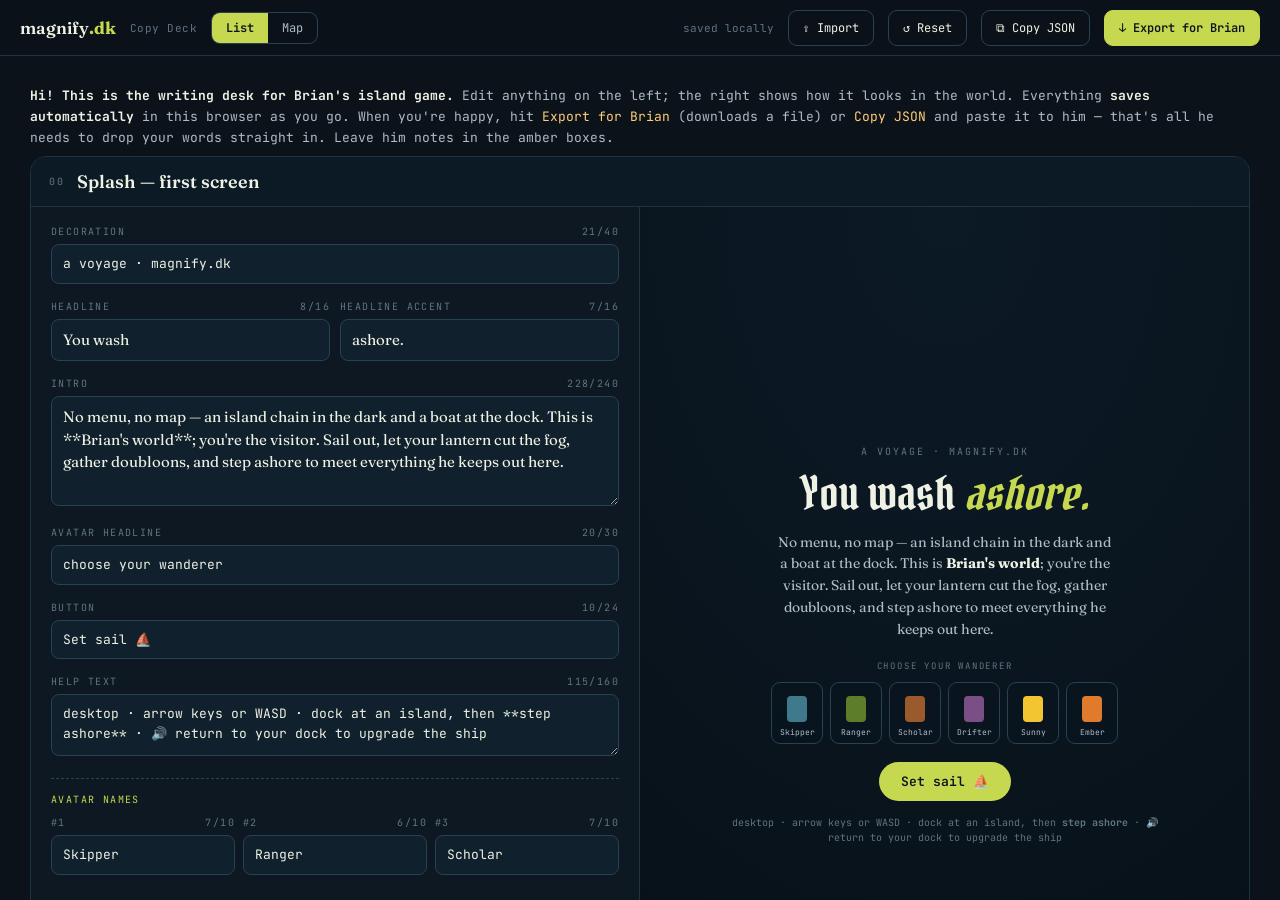
==== copy/index.html @ aca1f7cf "Move copy deck to /copy/" ====
<!doctype html>
<html lang="en">
<head>
<meta charset="utf-8" />
<meta name="viewport" content="width=device-width, initial-scale=1" />
<title>magnify.dk — Copy Deck</title>
<link rel="preconnect" href="https://fonts.googleapis.com">
<link rel="preconnect" href="https://fonts.gstatic.com" crossorigin>
<link href="https://fonts.googleapis.com/css2?family=Pirata+One&family=Fraunces:ital,opsz,wght@0,9..144,400;0,9..144,600;1,9..144,400;1,9..144,600&family=JetBrains+Mono:wght@400;500;600&display=swap" rel="stylesheet">
<style>
:root{
  --bg:#0b1219;--board:#0e1822;--panel:#10202c;--panel2:#0b1a24;--line:#1d3340;--line2:#264255;
  --ink:#eef1e4;--ink2:#aebcc4;--mute:#5f7480;--life:#c6d850;--amber:#ffce7a;--flag:#e8412e;
  --mono:"JetBrains Mono",monospace;--serif:"Fraunces",serif;--pirata:"Pirata One",serif;
}
*{box-sizing:border-box;margin:0;}
html,body{height:100%;}
body{background:var(--bg);color:var(--ink);font-family:var(--mono);font-size:14px;overflow:hidden;}

/* top bar */
.bar{position:fixed;top:0;left:0;right:0;height:56px;z-index:50;display:flex;align-items:center;gap:14px;
  padding:0 20px;background:rgba(11,18,25,.92);backdrop-filter:blur(10px);border-bottom:1px solid var(--line);}
.bar .logo{font-family:var(--serif);font-weight:600;font-size:17px;}
.bar .logo b{color:var(--life);}
.bar .sub{font-size:11px;color:var(--mute);letter-spacing:.04em;}
.seg{display:inline-flex;border:1px solid var(--line2);border-radius:9px;overflow:hidden;}
.segb{font-family:var(--mono);font-size:12px;color:var(--ink2);background:transparent;border:none;padding:7px 14px;cursor:pointer;}
.segb.on{background:var(--life);color:#0b1219;font-weight:600;}
.mcard{position:absolute;transform:translate(-50%,-50%);width:210px;background:rgba(8,20,30,.93);border:1px solid var(--line2);border-radius:13px;padding:13px 15px;cursor:pointer;transition:transform .15s,border-color .15s,box-shadow .15s;box-shadow:0 14px 32px -16px #000;}
.mcard:hover{transform:translate(-50%,-50%) scale(1.05);border-color:var(--life);box-shadow:0 0 0 1px var(--life),0 20px 40px -16px #000;z-index:5;}
.mcard.bw{border-color:rgba(255,206,122,.45);}
.mcard .mnum{position:absolute;top:-9px;left:13px;font-family:var(--mono);font-size:11px;font-weight:600;color:#0b1219;background:var(--life);padding:2px 8px;border-radius:999px;}
.mcard.bw .mnum{background:var(--amber);}
.mcard .mey{font-family:var(--mono);font-size:9px;letter-spacing:.12em;text-transform:uppercase;color:var(--life);margin-top:6px;}
.mcard.bw .mey{color:var(--amber);}
.mcard .mt{font-family:var(--pirata);font-size:20px;line-height:1.05;margin-top:4px;color:var(--ink);}
.mcard .mb{font-family:var(--serif);font-size:11.5px;line-height:1.4;color:var(--ink2);margin-top:6px;}
.bar .sp{flex:1;}
.bar .saved{font-size:11px;color:var(--mute);transition:color .3s;}
.bar .saved.flash{color:var(--life);}
.btnx{font-family:var(--mono);font-size:12px;color:var(--ink);background:transparent;border:1px solid var(--line2);
  border-radius:9px;padding:9px 14px;cursor:pointer;transition:all .15s;display:inline-flex;gap:7px;align-items:center;}
.btnx:hover{border-color:var(--life);color:var(--life);}
.btnx.primary{background:var(--life);color:#0b1219;border-color:var(--life);font-weight:600;}
.btnx.primary:hover{background:#d6e85f;}
.btnx.danger:hover{border-color:var(--flag);color:var(--flag);}

/* board */
#board{position:absolute;inset:56px 0 0 0;overflow:auto;padding:30px 30px 120px;}
.intro{max-width:1380px;margin:0 auto 8px;color:var(--ink2);font-size:13px;line-height:1.6;}
.intro b{color:var(--ink);} .intro .k{color:var(--amber);}
.deck{max-width:1380px;margin:0 auto;display:flex;flex-direction:column;gap:22px;}
.panel{background:var(--board);border:1px solid var(--line);border-radius:16px;overflow:hidden;}
.panel__head{display:flex;align-items:center;gap:12px;padding:13px 18px;border-bottom:1px solid var(--line);background:var(--panel2);}
.panel__n{font-family:var(--mono);font-size:10px;letter-spacing:.18em;text-transform:uppercase;color:var(--mute);}
.panel__t{font-family:var(--serif);font-size:18px;font-weight:600;}
.panel__t .em{color:var(--life);}
.panel__body{display:grid;grid-template-columns:1fr 1fr;gap:0;}
@media(max-width:1000px){.panel__body{grid-template-columns:1fr;}}
.fields{padding:18px 20px;border-right:1px solid var(--line);}
.preview{padding:24px 22px;background:radial-gradient(120% 120% at 50% 0%,#0c1a26,#070f16);display:flex;align-items:center;justify-content:center;}

/* a field */
.f{margin-bottom:16px;}
.f:last-child{margin-bottom:0;}
.f .lab{display:flex;justify-content:space-between;align-items:baseline;font-size:10px;letter-spacing:.14em;text-transform:uppercase;color:var(--mute);margin-bottom:6px;}
.f .cc{font-size:10px;color:var(--mute);} .f .cc.over{color:var(--flag);}
.f input,.f textarea{width:100%;background:var(--panel);border:1px solid var(--line2);border-radius:8px;
  color:var(--ink);font-family:var(--serif);font-size:15px;padding:9px 11px;resize:vertical;line-height:1.5;}
.f input:focus,.f textarea:focus{outline:none;border-color:var(--life);}
.f.mono input,.f.mono textarea{font-family:var(--mono);font-size:13px;}
.f textarea{min-height:62px;}
.row2{display:grid;grid-template-columns:1fr 1fr;gap:10px;}
.row3{display:grid;grid-template-columns:1fr 1fr 1fr;gap:8px;}
.note{margin-top:12px;}
.note textarea{min-height:40px;background:rgba(255,206,122,.04);border-color:rgba(255,206,122,.25);font-family:var(--mono);font-size:12px;color:var(--amber);}
.note .lab{color:#b78d4a;}
.subhead{font-size:10px;letter-spacing:.14em;text-transform:uppercase;color:var(--life);margin:18px 0 10px;border-top:1px dashed var(--line2);padding-top:14px;}

/* preview cards — match the game */
.pv{width:100%;max-width:440px;}
.pv-splash{text-align:center;}
.pv-splash .deco{font-family:var(--mono);font-size:10px;letter-spacing:.2em;text-transform:uppercase;color:var(--mute);}
.pv-splash h1{font-family:var(--pirata);font-weight:400;font-size:46px;line-height:.96;margin:14px 0 0;}
.pv-splash h1 .em{color:var(--life);font-style:italic;}
.pv-splash .lede{font-family:var(--serif);font-size:14px;color:var(--ink2);line-height:1.55;margin:16px auto 0;max-width:38ch;}
.pv-splash .lede b{color:var(--ink);}
.pv-splash .avh{font-family:var(--mono);font-size:9px;letter-spacing:.2em;text-transform:uppercase;color:var(--mute);margin-top:20px;}
.pv-avatars{display:flex;gap:7px;justify-content:center;margin-top:10px;flex-wrap:wrap;}
.pv-av{width:52px;height:62px;border:1px solid var(--line2);border-radius:9px;display:flex;flex-direction:column;align-items:center;justify-content:flex-end;gap:5px;padding-bottom:6px;background:rgba(8,20,30,.5);}
.pv-av .b{width:20px;height:26px;border-radius:4px;}
.pv-av span{font-family:var(--mono);font-size:8px;color:var(--ink2);}
.pv-splash .btn{margin-top:18px;display:inline-block;font-family:var(--mono);font-size:13px;font-weight:600;color:#0b1219;background:var(--life);padding:11px 22px;border-radius:999px;}
.pv-splash .help{font-family:var(--mono);font-size:10px;color:var(--mute);margin-top:14px;line-height:1.5;}

.pv-card{background:rgba(8,20,30,.92);border:1px solid rgba(198,216,80,.3);border-radius:16px;padding:22px 24px;text-align:left;width:100%;max-width:440px;}
.pv-card.bw{border-color:rgba(255,206,122,.4);}
.pv-card .ey{font-family:var(--mono);font-size:10px;letter-spacing:.16em;text-transform:uppercase;color:var(--life);}
.pv-card.bw .ey{color:var(--amber);}
.pv-card h2{font-family:var(--pirata);font-weight:400;font-size:32px;margin:8px 0 0;}
.pv-card p{font-family:var(--serif);color:var(--ink2);font-size:14px;line-height:1.55;margin-top:10px;}
.pv-card p b{color:var(--ink);}
.pv-crafts{display:flex;flex-wrap:wrap;gap:7px;margin-top:14px;}
.pv-craft{font-family:var(--mono);font-size:11px;color:var(--ink);border:1px solid rgba(198,216,80,.3);border-radius:999px;padding:6px 11px;}
.pv-shots{display:grid;grid-template-columns:repeat(3,1fr);gap:7px;margin-top:13px;}
.pv-shot{aspect-ratio:16/10;border:1px dashed rgba(198,216,80,.35);border-radius:8px;display:flex;flex-direction:column;align-items:center;justify-content:center;gap:2px;background:repeating-linear-gradient(135deg,rgba(198,216,80,.05) 0 7px,transparent 7px 14px);}
.pv-shot .sn{font-family:var(--mono);font-size:9px;color:var(--ink2);}
.pv-shot .sk{font-family:var(--mono);font-size:7px;letter-spacing:.1em;text-transform:uppercase;color:var(--mute);}
.pv-btns{display:flex;flex-wrap:wrap;gap:8px;margin-top:16px;}
.pv-btn{font-family:var(--mono);font-size:11px;padding:8px 13px;border-radius:999px;border:1px solid var(--line2);color:var(--ink);}
.pv-btn.amber{background:var(--amber);color:#0b1219;border-color:var(--amber);}

dialog{border:none;border-radius:16px;background:var(--board);color:var(--ink);padding:0;max-width:680px;width:92vw;box-shadow:0 40px 100px -20px #000;}
dialog::backdrop{background:rgba(4,9,14,.7);}
.dlg__h{padding:16px 20px;border-bottom:1px solid var(--line);display:flex;justify-content:space-between;align-items:center;}
.dlg__h b{font-family:var(--serif);font-size:16px;}
.dlg__b{padding:18px 20px;}
.dlg__b textarea{width:100%;height:300px;background:var(--panel2);border:1px solid var(--line2);border-radius:10px;color:var(--ink2);font-family:var(--mono);font-size:12px;padding:12px;line-height:1.5;}
.dlg__note{font-size:12px;color:var(--ink2);line-height:1.6;margin-bottom:12px;}
.dlg__note b{color:var(--life);}
</style>
</head>
<body>

<div class="bar">
  <span class="logo">magnify<b>.dk</b></span>
  <span class="sub">Copy Deck</span>
  <span class="seg"><button class="segb on" id="viewList">List</button><button class="segb" id="viewMap">Map</button></span>
  <span class="sp"></span>
  <span class="saved" id="saved">saved locally</span>
  <button class="btnx" id="importBtn">⇪ Import</button>
  <button class="btnx danger" id="resetBtn">↺ Reset</button>
  <button class="btnx" id="copyBtn">⧉ Copy JSON</button>
  <button class="btnx primary" id="exportBtn">↓ Export for Brian</button>
</div>

<div id="board">
  <div class="intro">
    <b>Hi! This is the writing desk for Brian's island game.</b> Edit anything on the left; the right shows how it looks in the world.
    Everything <b>saves automatically</b> in this browser as you go. When you're happy, hit <span class="k">Export for Brian</span> (downloads a file)
    or <span class="k">Copy JSON</span> and paste it to him — that's all he needs to drop your words straight in. Leave him notes in the amber boxes.
  </div>
  <div class="deck" id="deck"></div>
</div>

<div id="map" style="position:absolute;inset:56px 0 0 0;overflow:auto;display:none;background:radial-gradient(130% 110% at 50% 0%,#0c1a26,#050e16);"></div>

<dialog id="ioDlg">
  <div class="dlg__h"><b id="dlgTitle">Export</b><button class="btnx" onclick="document.getElementById('ioDlg').close()">close</button></div>
  <div class="dlg__b">
    <div class="dlg__note" id="dlgNote"></div>
    <textarea id="dlgText" spellcheck="false"></textarea>
  </div>
</dialog>

<script>
// ====== default copy (current game text) ======
const DEFAULTS = {
  splash: {
    decoration:'a voyage · magnify.dk',
    headline:'You wash', headlineEm:'ashore.',
    intro:"No menu, no map — an island chain in the dark and a boat at the dock. This is **Brian's world**; you're the visitor. Sail out, let your lantern cut the fog, gather doubloons, and step ashore to meet everything he keeps out here.",
    avatarHeadline:'choose your wanderer',
    button:'Set sail ⛵',
    help:'desktop · arrow keys or WASD · dock at an island, then **step ashore** · 🔊 return to your dock to upgrade the ship'
  },
  avatars:['Skipper','Ranger','Scholar','Drifter','Sunny','Ember'],
  islands:{
    landfall:{ beacon:'home · landfall', title:'Where you came ashore.', body:"This is the keeper's home dock. Brian Jensen — building things on the internet since 2000. Everything out in the dark is something he made or is making. Sail back here anytime to upgrade your ship." },
    craft:{ beacon:'landed · craft isle', title:'Where the work is made.', body:'Not a résumé — a workshop. Twenty-five years doing the work with his own hands, and lately building faster than ever.', crafts:['Product design','UX','Code','Design systems','AI-assisted building'] },
    menagerie:{ beacon:'landed · the menagerie', title:'The living things he keeps.', body:'He nearly became a zookeeper; instead he keeps a menagerie of projects — some alive and in daily use, some still growing, one purely for play.',
      projects:[
        {name:'Fugleviden',status:'live',line:''},
        {name:'Wonders',status:'live',line:''},
        {name:'Bear Duck',status:'play',line:''},
        {name:'Kolony',status:'wip',line:''},
        {name:'FoodScan',status:'poc',line:''},
        {name:'Knitter',status:'hold',line:''}
      ]},
    driftwood:{ beacon:'the passage · i', title:'Driftwood.', body:'The story starts here, washed up early: he was always building — back when the web was young and you made things just to watch them exist.' },
    crossing:{ beacon:'the passage · ii', title:'The Crossing.', body:'Front-end grew heavy. So he crossed into **design** — to stay near the part he loved: an idea becoming real. Years of UX, design systems, leading teams.' },
    vend:{ beacon:'the passage · iii · now', title:'Vend Reach — the present.', body:"Then the weight lifted and building got fast again. Today he's **Product Design at Vend** — and going home to build, for the joy of it. The maker, back at the bench." },
    farlight:{ beacon:'landed · far light', title:'The lighthouse.', body:"Edge of the chart. If you've something worth making — or just want to talk about building in the AI era — signal the shore.", btn1:'Connect on LinkedIn ↗', btn2:'hallo@magnify.dk' },
    bigwhoop:{ beacon:'✕ marks the spot', title:'Big Whoop.', body:"You explored the whole chain. The treasure isn't gold — it's that after 25 years he's still doing this, and just getting started. (And yes: he really almost became a zookeeper. The exotic animals at home are real — that's where Kolony comes from.)" }
  },
  system:{ coinToast:'+{n} doubloons', treasureToast:'You picked up the treasure! +100 ✦', stepAshore:'⌖ step ashore — Enter', visit:'⌖ visit — Enter', shopTitle:"The Boatwright" }
};
const AV_COLORS=[['#d8b48a','#3f7a8c'],['#caa074','#5d7d2a'],['#e0c0a0','#9a5a2c'],['#c8a888','#7a4f86'],['#e6c79a','#f2c531'],['#d8a878','#e07a2c']];
const SK={live:'#e8412e',play:'#ffce7a',wip:'#aebcc4',poc:'#aebcc4',hold:'#5f7480'};

// ====== state ======
let COPY = load();
function load(){ try{ const s=localStorage.getItem('magnify_copy'); if(s) return deepMerge(structuredClone(DEFAULTS), JSON.parse(s)); }catch(e){} return structuredClone(DEFAULTS); }
function deepMerge(base,ov){ for(const k in ov){ if(ov[k]&&typeof ov[k]==='object'&&!Array.isArray(ov[k])) deepMerge(base[k]||(base[k]={}),ov[k]); else base[k]=ov[k]; } return base; }
let saveT; function save(){ try{ localStorage.setItem('magnify_copy',JSON.stringify(COPY)); }catch(e){}
  const s=document.getElementById('saved'); s.textContent='saved ✓'; s.classList.add('flash'); clearTimeout(saveT); saveT=setTimeout(()=>{s.textContent='saved locally';s.classList.remove('flash');},1200); }

const md=t=>(t||'').replace(/\*\*(.+?)\*\*/g,'<b>$1</b>');
const esc=t=>(t||'').replace(/[&<>]/g,c=>({'&':'&amp;','<':'&lt;','>':'&gt;'}[c]));

// ====== field helpers ======
function field(label,val,oninput,opts={}){
  const f=document.createElement('div'); f.className='f'+(opts.mono?' mono':'');
  const max=opts.max;
  f.innerHTML=`<div class="lab"><span>${label}</span>${max?`<span class="cc"></span>`:''}</div>`;
  const el=document.createElement(opts.area?'textarea':'input'); el.value=val||'';
  if(opts.area) el.rows=opts.rows||3;
  const cc=f.querySelector('.cc');
  const upd=()=>{ if(cc){ const n=el.value.length; cc.textContent=n+(max?'/'+max:''); cc.classList.toggle('over',max&&n>max);} };
  el.addEventListener('input',()=>{ oninput(el.value); upd(); save(); renderPreviews(); });
  f.appendChild(el); upd();
  return f;
}
function noteField(getset){
  const f=document.createElement('div'); f.className='f note';
  f.innerHTML=`<div class="lab"><span>✎ note for Brian</span></div>`;
  const el=document.createElement('textarea'); el.rows=2; el.value=getset();
  el.addEventListener('input',()=>{ getset(el.value); save(); });
  f.appendChild(el); return f;
}
COPY.notes=COPY.notes||{};

// ====== panels ======
const deck=document.getElementById('deck');
const PV={}; // preview render fns

function panel(n,title,buildFields,buildPreview){
  const p=document.createElement('div'); p.className='panel';
  p.innerHTML=`<div class="panel__head"><span class="panel__n">${n}</span><span class="panel__t">${title}</span></div>`;
  const body=document.createElement('div'); body.className='panel__body';
  const fields=document.createElement('div'); fields.className='fields';
  const preview=document.createElement('div'); preview.className='preview';
  buildFields(fields);
  const key=n;
  fields.appendChild(noteField(v=>{ if(v===undefined)return COPY.notes[key]||''; COPY.notes[key]=v; }));
  body.appendChild(fields); body.appendChild(preview);
  p.appendChild(body); deck.appendChild(p);
  PV[key]=()=>{ preview.innerHTML=''; preview.appendChild(buildPreview()); };
  PV[key]();
}
function renderPreviews(){ for(const k in PV) PV[k](); }

// ---- SPLASH ----
panel('00','Splash \u2014 first screen',(F)=>{
  const s=COPY.splash;
  F.appendChild(field('Decoration',s.decoration,v=>s.decoration=v,{mono:true,max:40}));
  F.appendChild((()=>{ const w=document.createElement('div'); w.className='row2';
    w.appendChild(field('Headline',s.headline,v=>s.headline=v,{max:16}));
    w.appendChild(field('Headline accent',s.headlineEm,v=>s.headlineEm=v,{max:16})); return w; })());
  F.appendChild(field('Intro',s.intro,v=>s.intro=v,{area:true,rows:4,max:240}));
  F.appendChild(field('Avatar headline',s.avatarHeadline,v=>s.avatarHeadline=v,{mono:true,max:30}));
  F.appendChild(field('Button',s.button,v=>s.button=v,{mono:true,max:24}));
  F.appendChild(field('Help text',s.help,v=>s.help=v,{area:true,mono:true,rows:2,max:160}));
  const sh=document.createElement('div'); sh.className='subhead'; sh.textContent='avatar names'; F.appendChild(sh);
  const g=document.createElement('div'); g.className='row3';
  COPY.avatars.forEach((a,i)=> g.appendChild(field('#'+(i+1),a,v=>COPY.avatars[i]=v,{mono:true,max:10})));
  F.appendChild(g);
},()=>{
  const s=COPY.splash, d=document.createElement('div'); d.className='pv pv-splash';
  d.innerHTML=`<div class="deco">${esc(s.decoration)}</div>
    <h1>${esc(s.headline)} <span class="em">${esc(s.headlineEm)}</span></h1>
    <div class="lede">${md(esc(s.intro))}</div>
    <div class="avh">${esc(s.avatarHeadline)}</div>
    <div class="pv-avatars">${COPY.avatars.map((a,i)=>`<div class="pv-av"><span class="b" style="background:${AV_COLORS[i][1]}"></span><span>${esc(a)}</span></div>`).join('')}</div>
    <div class="btn">${esc(s.button)}</div>
    <div class="help">${md(esc(s.help))}</div>`;
  return d;
});

// ---- island panel factory ----
function islandPanel(n,key,title){
  panel(n,title,(F)=>{
    const c=COPY.islands[key];
    F.appendChild(field('Beacon (the small label)',c.beacon,v=>c.beacon=v,{mono:true,max:34}));
    F.appendChild(field('Title',c.title,v=>c.title=v,{max:38}));
    F.appendChild(field('Body',c.body,v=>c.body=v,{area:true,rows:5,max:360}));
    if(key==='craft'){ const sh=document.createElement('div'); sh.className='subhead'; sh.textContent='craft tags'; F.appendChild(sh);
      c.crafts.forEach((t,i)=>F.appendChild(field('#'+(i+1),t,v=>c.crafts[i]=v,{mono:true,max:30}))); }
    if(key==='menagerie'){ const sh=document.createElement('div'); sh.className='subhead'; sh.textContent='the six projects — one line each'; F.appendChild(sh);
      c.projects.forEach((p,i)=>{ const w=document.createElement('div'); w.className='row2';
        w.appendChild(field('name',p.name,v=>p.name=v,{mono:true,max:16}));
        w.appendChild(field('status',p.status,v=>p.status=v,{mono:true,max:8})); F.appendChild(w);
        F.appendChild(field('↳ line for '+(p.name||'#'+(i+1)),p.line,v=>p.line=v,{area:true,rows:2,max:90})); }); }
    if(key==='farlight'){ const sh=document.createElement('div'); sh.className='subhead'; sh.textContent='buttons'; F.appendChild(sh);
      F.appendChild(field('Button 1',c.btn1,v=>c.btn1=v,{mono:true,max:30}));
      F.appendChild(field('Button 2',c.btn2,v=>c.btn2=v,{mono:true,max:30})); }
  },()=>{
    const c=COPY.islands[key], d=document.createElement('div'); d.className='pv-card'+(key==='bigwhoop'?' bw':'');
    let h=`<div class="ey">${esc(c.beacon)}</div><h2>${esc(c.title)}</h2><p>${md(esc(c.body))}</p>`;
    if(c.crafts) h+=`<div class="pv-crafts">${c.crafts.map(t=>`<span class="pv-craft">· ${esc(t)}</span>`).join('')}</div>`;
    if(c.projects){ h+=`<div class="pv-shots">${c.projects.map(p=>`<div class="pv-shot"><span class="sn">${esc(p.name)}</span><span class="sk" style="color:${SK[p.status]||'#5f7480'}">${esc(p.status)}</span></div>`).join('')}</div>`;
      const lines=c.projects.filter(p=>p.line); if(lines.length) h+=`<div style="margin-top:12px">${lines.map(p=>`<p style="margin-top:5px;font-size:12.5px"><b>${esc(p.name)}</b> — ${esc(p.line)}</p>`).join('')}</div>`; }
    if(key==='farlight') h+=`<div class="pv-btns"><span class="pv-btn">${esc(c.btn1)}</span><span class="pv-btn amber">${esc(c.btn2)}</span></div>`;
    d.innerHTML=h; return d;
  });
}
islandPanel('01','craft','Craft Isle');
islandPanel('02','menagerie','The Menagerie');
islandPanel('03','driftwood','Driftwood \u2014 the passage I');
islandPanel('04','crossing','The Crossing \u2014 the passage II');
islandPanel('05','vend','Vend Reach \u2014 the passage III (now)');
islandPanel('06','farlight','Far Light \u2014 contact');
islandPanel('07','bigwhoop','Big Whoop \u2014 the secret');
islandPanel('08','landfall','Landfall \u2014 home dock');

// ---- SYSTEM ----
panel('09','System \u2014 little messages',(F)=>{
  const s=COPY.system;
  F.appendChild(field('Coin pickup (use {n})',s.coinToast,v=>s.coinToast=v,{mono:true,max:30}));
  F.appendChild(field('Treasure pickup',s.treasureToast,v=>s.treasureToast=v,{mono:true,max:44}));
  F.appendChild(field('Dock prompt',s.stepAshore,v=>s.stepAshore=v,{mono:true,max:30}));
  F.appendChild(field('House prompt',s.visit,v=>s.visit=v,{mono:true,max:30}));
  F.appendChild(field('Boat shop name',s.shopTitle,v=>s.shopTitle=v,{mono:true,max:24}));
},()=>{
  const s=COPY.system, d=document.createElement('div'); d.className='pv';
  d.innerHTML=`<div style="display:flex;flex-direction:column;gap:10px;align-items:center">
    <span style="font-family:var(--mono);font-size:12px;color:#0b1219;background:var(--life);padding:7px 14px;border-radius:999px">${esc(s.coinToast).replace('{n}','5')}</span>
    <span style="font-family:var(--mono);font-size:12px;color:#0b1219;background:var(--amber);padding:7px 14px;border-radius:999px">${esc(s.treasureToast)}</span>
    <span style="font-family:var(--mono);font-size:12px;color:#0b1219;background:var(--life);padding:7px 14px;border-radius:999px">${esc(s.stepAshore)}</span>
    <span style="font-family:var(--mono);font-size:13px;color:var(--amber);font-family:var(--pirata)">${esc(s.shopTitle)}</span></div>`;
  return d;
});

// ====== IO ======
const dlg=document.getElementById('ioDlg'), dlgText=document.getElementById('dlgText'), dlgTitle=document.getElementById('dlgTitle'), dlgNote=document.getElementById('dlgNote');
function exportJSON(){ const out={...COPY}; return JSON.stringify(out,null,2); }
document.getElementById('exportBtn').onclick=()=>{
  const blob=new Blob([exportJSON()],{type:'application/json'});
  const a=document.createElement('a'); a.href=URL.createObjectURL(blob); a.download='magnify-copy.json'; a.click();
};
document.getElementById('copyBtn').onclick=async()=>{
  dlgTitle.textContent='Copy this to Brian'; dlgNote.innerHTML='Select all & copy, then paste it to him in chat. He drops it straight into the game.';
  dlgText.value=exportJSON(); dlgText.readOnly=true; dlg.showModal(); dlgText.select();
  try{ await navigator.clipboard.writeText(dlgText.value); dlgTitle.textContent='Copied ✓ (also shown below)'; }catch(e){}
};
document.getElementById('importBtn').onclick=()=>{
  dlgTitle.textContent='Import / paste JSON'; dlgNote.innerHTML='Paste a <b>magnify-copy.json</b> here to load it, then close.'; dlgText.value=''; dlgText.readOnly=false; dlg.showModal();
  dlgText.oninput=()=>{ try{ const o=JSON.parse(dlgText.value); COPY=deepMerge(structuredClone(DEFAULTS),o); save(); location.reload(); }catch(e){} };
};
document.getElementById('resetBtn').onclick=()=>{ if(confirm('Reset all copy to the original text? Your edits will be lost.')){ localStorage.removeItem('magnify_copy'); location.reload(); } };

// ====== MAP VIEW ======
// real island world coords (from the game) → laid out so you read the story across the archipelago
const MAP_W=3400, MAP_H=2100;
const NODES=[
  {key:'landfall', x:620, y:1560, label:'Landfall'},
  {key:'craft',    x:640, y:640,  label:'Craft Isle'},
  {key:'menagerie',x:1760,y:1180, label:'The Menagerie'},
  {key:'driftwood',x:1640,y:430,  label:'Driftwood'},
  {key:'crossing', x:2120,y:360,  label:'The Crossing'},
  {key:'vend',     x:2620,y:600,  label:'Vend Reach'},
  {key:'farlight', x:3020,y:1380, label:'Far Light'},
  {key:'bigwhoop', x:3160,y:1860, label:'Big Whoop', secret:true},
];
const ROUTE=['landfall','craft','menagerie','driftwood','crossing','vend','farlight'];
const mapEl=document.getElementById('map');
function renderMap(){
  const SCALE=0.46, PAD=120, W=MAP_W*SCALE+PAD*2, H=MAP_H*SCALE+PAD*2;
  const pos=n=>({x:PAD+n.x*SCALE, y:PAD+n.y*SCALE});
  let svg=`<svg width="${W}" height="${H}" style="position:absolute;left:0;top:0;pointer-events:none">`;
  // route line
  let d=''; ROUTE.forEach((k,i)=>{ const n=NODES.find(x=>x.key===k), p=pos(n); d+=(i?'L':'M')+p.x+' '+p.y+' '; });
  svg+=`<path d="${d}" fill="none" stroke="#ffce7a" stroke-width="2.5" stroke-dasharray="3 10" opacity=".55"/>`;
  const fl=pos(NODES.find(n=>n.key==='farlight')), bw=pos(NODES.find(n=>n.key==='bigwhoop'));
  svg+=`<path d="M${fl.x} ${fl.y} L${bw.x} ${bw.y}" fill="none" stroke="#e8412e" stroke-width="2" stroke-dasharray="2 9" opacity=".5"/></svg>`;
  let cards='';
  NODES.forEach((n,i)=>{ const p=pos(n), c=COPY.islands[n.key];
    cards+=`<div class="mcard${n.secret?' bw':''}" data-key="${n.key}" style="left:${p.x}px;top:${p.y}px">
      <div class="mnum">${n.key==='bigwhoop'?'✕':String(ROUTE.indexOf(n.key)+1).padStart(2,'0')}</div>
      <div class="mey">${esc(c.beacon)}</div>
      <div class="mt">${esc(c.title)}</div>
      <div class="mb">${md(esc(c.body)).slice(0,180)}${c.body.length>180?'…':''}</div>
    </div>`;
  });
  mapEl.innerHTML=`<div style="position:relative;width:${W}px;height:${H}px;margin:0 auto">${svg}${cards}</div>`;
  mapEl.querySelectorAll('.mcard').forEach(el=>el.onclick=()=>{ setView('list'); const idx=NODES.findIndex(n=>n.key===el.dataset.key);
    const order=['craft','menagerie','driftwood','crossing','vend','farlight','bigwhoop','landfall'];
    const pn=document.querySelectorAll('.panel')[order.indexOf(el.dataset.key)+1]; if(pn) pn.scrollIntoView({behavior:'smooth',block:'center'}); });
}
function setView(v){
  const list=v==='list';
  document.getElementById('board').style.display=list?'block':'none';
  mapEl.style.display=list?'none':'block';
  document.getElementById('viewList').classList.toggle('on',list);
  document.getElementById('viewMap').classList.toggle('on',!list);
  if(!list) renderMap();
}
document.getElementById('viewList').onclick=()=>setView('list');
document.getElementById('viewMap').onclick=()=>setView('map');
</script>
</body>
</html>
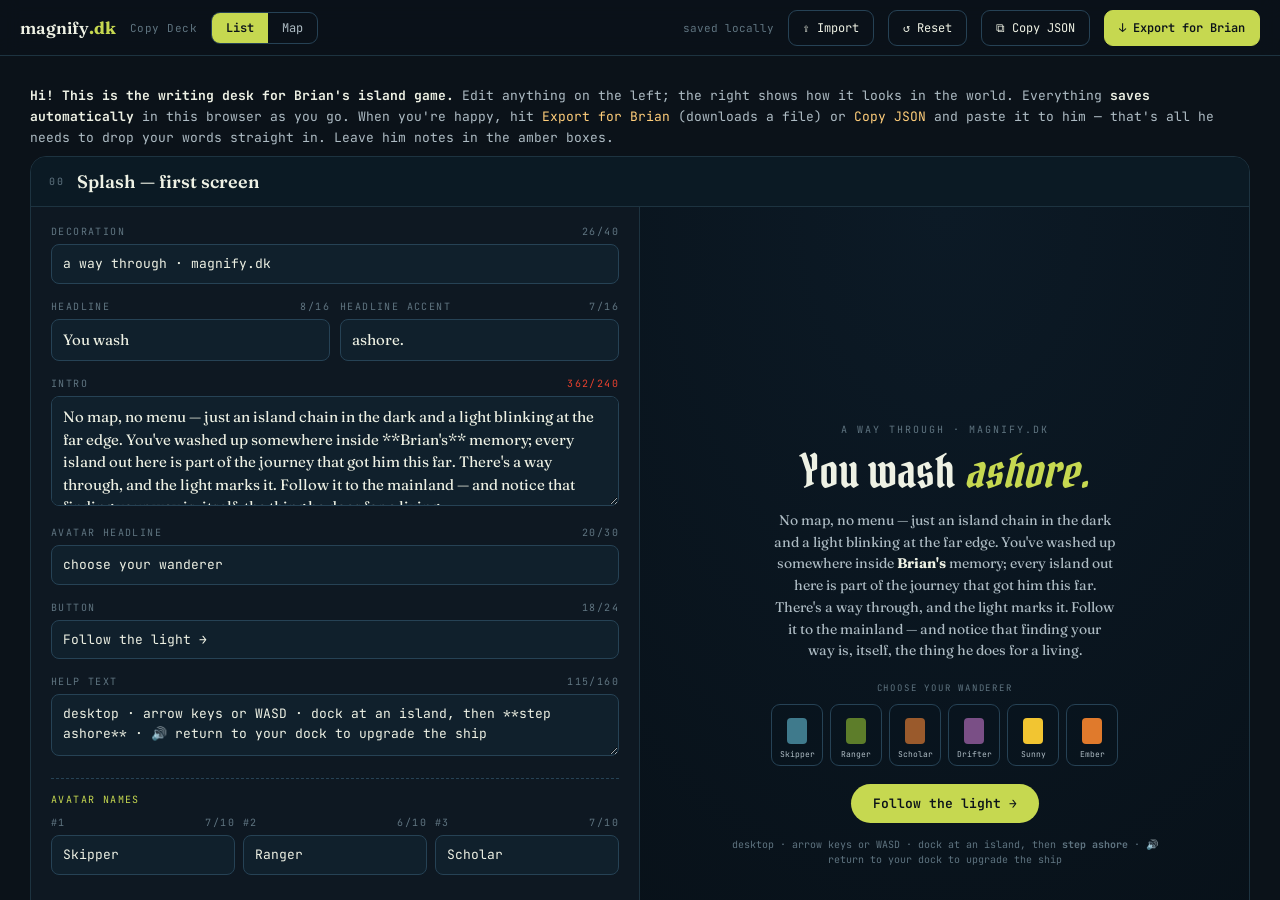
==== commit 2c644aae: "Rework copy deck into a value-led "find your way" voyage draft Reframe every island around the outco" ====
--- a/copy/index.html
+++ b/copy/index.html
@@ -143,7 +143,7 @@
   <div class="deck" id="deck"></div>
 </div>
 
-<div id="map" style="position:absolute;inset:56px 0 0 0;overflow:auto;display:none;background:radial-gradient(130% 110% at 50% 0%,#0c1a26,#050e16);"></div>
+<div id="map" style="position:absolute;inset:56px 0 0 0;overflow:hidden;display:none;background:radial-gradient(130% 110% at 50% 0%,#0c1a26,#050e16);"></div>
 
 <dialog id="ioDlg">
   <div class="dlg__h"><b id="dlgTitle">Export</b><button class="btnx" onclick="document.getElementById('ioDlg').close()">close</button></div>
@@ -157,18 +157,18 @@
 // ====== default copy (current game text) ======
 const DEFAULTS = {
   splash: {
-    decoration:'a voyage · magnify.dk',
+    decoration:'a way through · magnify.dk',
     headline:'You wash', headlineEm:'ashore.',
-    intro:"No menu, no map — an island chain in the dark and a boat at the dock. This is **Brian's world**; you're the visitor. Sail out, let your lantern cut the fog, gather doubloons, and step ashore to meet everything he keeps out here.",
+    intro:"No map, no menu — just an island chain in the dark and a light blinking at the far edge. You've washed up somewhere inside **Brian's** memory; every island out here is part of the journey that got him this far. There's a way through, and the light marks it. Follow it to the mainland — and notice that finding your way is, itself, the thing he does for a living.",
     avatarHeadline:'choose your wanderer',
-    button:'Set sail ⛵',
+    button:'Follow the light →',
     help:'desktop · arrow keys or WASD · dock at an island, then **step ashore** · 🔊 return to your dock to upgrade the ship'
   },
   avatars:['Skipper','Ranger','Scholar','Drifter','Sunny','Ember'],
   islands:{
-    landfall:{ beacon:'home · landfall', title:'Where you came ashore.', body:"This is the keeper's home dock. Brian Jensen — building things on the internet since 2000. Everything out in the dark is something he made or is making. Sail back here anytime to upgrade your ship." },
-    craft:{ beacon:'landed · craft isle', title:'Where the work is made.', body:'Not a résumé — a workshop. Twenty-five years doing the work with his own hands, and lately building faster than ever.', crafts:['Product design','UX','Code','Design systems','AI-assisted building'] },
-    menagerie:{ beacon:'landed · the menagerie', title:'The living things he keeps.', body:'He nearly became a zookeeper; instead he keeps a menagerie of projects — some alive and in daily use, some still growing, one purely for play.',
+    landfall:{ beacon:'home · landfall', title:'Where you get your bearings.', body:"Start here. Brian Jensen — building on the web since 2000. Every island out in the dark is a place that shaped how he works, and the light at the far edge is the way through them to the mainland. No tour, no pitch — just follow it. → this way" },
+    craft:{ beacon:'landed · craft isle', title:'What he actually makes.', body:'Not a résumé — a workshop. A design engineer: he takes a fuzzy product problem and turns it into a real, shipped thing — the design, the system underneath it, and the code that makes it run. Twenty-five years of it, and lately faster than ever. → this way', crafts:['Find the problem','Design the structure','Build the system','Make it real in code','Now, faster with AI'] },
+    menagerie:{ beacon:'landed · the menagerie', title:'The living things he keeps.', body:"He nearly became a zookeeper. Instead he keeps a menagerie of things he's built — some live and in daily use, some still growing, one just for play. Not a portfolio; proof he doesn't only talk about building. → this way",
       projects:[
         {name:'Fugleviden',status:'live',line:''},
         {name:'Wonders',status:'live',line:''},
@@ -177,13 +177,104 @@
         {name:'FoodScan',status:'poc',line:''},
         {name:'Knitter',status:'hold',line:''}
       ]},
-    driftwood:{ beacon:'the passage · i', title:'Driftwood.', body:'The story starts here, washed up early: he was always building — back when the web was young and you made things just to watch them exist.' },
-    crossing:{ beacon:'the passage · ii', title:'The Crossing.', body:'Front-end grew heavy. So he crossed into **design** — to stay near the part he loved: an idea becoming real. Years of UX, design systems, leading teams.' },
-    vend:{ beacon:'the passage · iii · now', title:'Vend Reach — the present.', body:"Then the weight lifted and building got fast again. Today he's **Product Design at Vend** — and going home to build, for the joy of it. The maker, back at the bench." },
-    farlight:{ beacon:'landed · far light', title:'The lighthouse.', body:"Edge of the chart. If you've something worth making — or just want to talk about building in the AI era — signal the shore.", btn1:'Connect on LinkedIn ↗', btn2:'hallo@magnify.dk' },
-    bigwhoop:{ beacon:'✕ marks the spot', title:'Big Whoop.', body:"You explored the whole chain. The treasure isn't gold — it's that after 25 years he's still doing this, and just getting started. (And yes: he really almost became a zookeeper. The exotic animals at home are real — that's where Kolony comes from.)" }
+    driftwood:{ beacon:'the passage · i', title:'Driftwood.', body:"Where it started. He was nineteen, headed for a life as an animal keeper, when he found he could take the idea in his head, put it on a screen, and show his friends — and he wasn't half bad at it. Back then they called it web design. He's been building ever since. → this way" },
+    forge:{ beacon:'the passage · ii', title:'The Forge.', body:"Where the systems clicked. Years at the Kommune turning civic problems into things people could actually use — wayfinding for Dokk1, an app for refugees. **Atomic Design** gave a name to how he already worked. He learned to make complex things easy to move through — the skill you're using right now. → this way" },
+    lookout:{ beacon:'the passage · iii', title:'The Lookout.', body:"He climbed up to see the whole map. Architect, then Head of Design — leading teams, shaping process, design systems at scale. He got good at the big picture, and learned where he's actually most useful: **hands on the work**, not above it. → this way" },
+    homecoming:{ beacon:'the passage · iv', title:'The Return.', body:'So he came back to the bench. At a startup, hands-on again — building the design system together with the developers, not throwing it over a wall. Figma to Storybook to shipped components. This is the **design-engineer** shape, in practice. → this way' },
+    vend:{ beacon:'the passage · v · now', title:'Vend Reach — the present.', body:"Where he is now. He joined a big company to grow the research side — then AI arrived and reshuffled the deck. So the work is shifting back to where he's always been strongest: the design system out front, AI as the accelerant. → this way" },
+    longtack:{ beacon:'the bigger story', title:'The Long Tack.', body:"Here's the thread under all of it. He was already a fullstack designer in 2003 — design and code, same hands. The title kept drifting in and out of fashion; the work never changed. **AI just brought designers back to the code**, and now the thing he always did happens at the speed it was meant to. → this way" },
+    farlight:{ beacon:'landed · far light', title:'The light.', body:"You found your way. The lamp that brought you here isn't magic — it's wayfinding, design systems, the work of making lost people un-lost. That's what Brian builds, now with AI to do it faster. Building something and feeling a bit lost in it? The lamp's lit.", btn1:'Connect on LinkedIn ↗', btn2:'hallo@magnify.dk' },
+    bigwhoop:{ beacon:'✕ marks the spot', title:'Big Whoop.', body:"You found the whole chain — so here's the real treasure, and it isn't gold: after 25 years he's still doing this, and still just getting started. (And yes — he really almost became a zookeeper. The animals at home are real. That's where **Kolony** comes from.)" }
   },
-  system:{ coinToast:'+{n} doubloons', treasureToast:'You picked up the treasure! +100 ✦', stepAshore:'⌖ step ashore — Enter', visit:'⌖ visit — Enter', shopTitle:"The Boatwright" }
+  system:{ coinToast:'+{n} doubloons', treasureToast:'You picked up the treasure! +100 ✦', stepAshore:'⌖ step ashore — Enter', visit:'⌖ visit — Enter', shopTitle:"The Boatwright" },
+  notes:{
+    '00': `Voice cues from the Framer About + pitch deck: warm, direct, a little self-deprecating. No buzzwords. Maritime tone lives in the Pirata One headlines; the body voice stays plain.`,
+    '01': `Two craft framings to choose between (or merge):
+
+Domain-based (current in the deck): Product design · UX · Code · Design systems · AI-assisted building.
+
+Verb-based (from Brian's pitch deck): Understand & Explore — clarify problems, sketch ideas, align early · Design UI with structure — hierarchy, flows, real use · Build design systems — reusable tokens, components, docs · Lead the process — discovery to delivery, naming, direction · Refine and improve — iterate on feedback, fix bugs.
+
+"25 years" = 2000–2025, accurate.`,
+    '02': `Five of six project lines are still empty. Brian needs to fill them in — what each is, what stage, why it's in the menagerie. What we know: Kolony (wip) is a specimen-tracking app for beetles, reptiles, isopods — hosted at kolony.magnify.dk. Ties directly to the "almost zookeeper" backstory.`,
+    '03': `Origin in Brian's own words from the pitch deck: started ≈ 2000 — "I found out I could design things in Photoshop." Then formal education as Multimedia Integrator at Intern1: "I was kinda a fullstack designer — did PHP, MySQL, and of course a lot of pixel-perfect designs."
+
+From the Framer About: "When I was 19 I picked up a new hobby and ditched my plan of becoming an animal keeper. I could take the ideas in my head, put them on a screen, and show them to my friends. And I wasn't half bad at it." / "Back then we called ourselves web designers. It was a different time — but not with fewer problems."
+
+Note: "making things just to watch them exist" in the current body isn't in the pitch or the Framer site — may be earlier LLM polish. Confirm before keeping.`,
+    '04': `Period: 2010–2017 at ITK / Aarhus Kommune (Frontend Designer → Team Lead).
+
+Key beats from the pitch deck:
+• Met Atomic Design here — "put words and methods to how I already approached design"
+• Built Drupal and open-source things — Dokk1 wayfinding, Be My Guide app for refugees, the Google Glass project
+• Held workshops, including at Drupal Camp Aarhus
+• Grew into a Team Lead role — recruitment, client meetings, bringing new projects to the team
+• "Had fun with nice people"
+
+This is where the systems thinking started — the design systems through-line begins here.`,
+    '05': `Period: 2017–2022. Novicell + No Zebra — the "zoomed out" chapter.
+
+Novicell (2017–2019) — three sub-roles: Web Architect → QA Manager → UX Architect.
+• "First real manager position — pitching and shaping projects and processes"
+• Set up the QA team from scratch
+• Vue.js prototyping on a complex client form — "fullstack designer" called here again (key moment for The Long Tack)
+• Close with sales, scoping, estimating
+
+No Zebra (2019–2022) — Head of Design.
+• Now part of management with new challenges
+• Continued sales-close work
+• Held a Danish-language Design Systems webinar
+• Atomic Design as the central way of working
+• Project Lead on the Dyrehavsbakken app; Design Lead on a commerce site
+• OKR · "Dialogisk ledelse" · weekly walk-and-talks
+
+Pitch line: "Zoomed out, but missed the hands-on work."`,
+    '06': `Period: 2022–2025. Frigg Tech — "back to the roots."
+
+After short tries (Enterspeed contract; briefly Head of Product Design at Frigg), he landed as Product Designer.
+
+What he did at Frigg:
+• Co-created the design system in Figma with Storybook as the bridge to dev
+• Modern stack (Shadcn, Radix, Tailwind)
+• Built core components, blocks, brand guide, the company website
+• Recruitment for the startup
+• Worked close with the founder
+
+Pitch line: "Tried all three — and now I'm here, doing what I do best." Startup space, lots of learnings.`,
+    '07': `Now: Vend, on Bilinfo (B2B automotive marketplace). Big corp. Joined as Product Designer with research as the next muscle to grow.
+
+Then AI arrived and the role is pivoting — Brian is changing roles inside Vend to Design Systems Architect (title still in flight). Research goes into the backseat again; the systems work moves forward.
+
+Daily Claude Code use. Brain (durable processes) + Marbles (GitHub-tracked tasks with full context log) — so decisions and context are recoverable months later. Spearheading internal AI adoption — talks, plugins, onboarding.
+
+Caveat: "production-ready code" framing belongs to his hobby work, not the Vend system (which is design-truth + prototyping, not yet production).
+
+Don't fix the new job title in copy until Brian confirms it.`,
+    '08': `The bigger story — the fullstack-designer through-line + the AI moment.
+
+He was "kinda a fullstack designer" at Intern1 in 2003 (PHP, MySQL, pixel-perfect designs). The label got called again at Novicell ~2019 with a Vue prototype. Then he zoomed into leadership — but the identity kept fitting.
+
+Now AI brings designers back to code, and the loop closes. He's at the forefront of building AI-driven design process and design systems.
+
+Voice phrases to lift: "kinda fullstack designer" · "called it again" · "AI is bringing designers back to code" · "at the forefront."
+
+(General framing — Brian wants the punchline kept open while his wife writes the actual copy.)`,
+    '09': `Important context shift: the Framer site framing ("I'm looking for Senior / Lead Product Designer") was for landing the Vend job — which has now happened. Brian is NOT actively looking for a new role.
+
+What the lighthouse should signal now:
+• Direction — AI · design engineering · design systems architecture
+• Open for minor fun freelance projects
+• Open to conversations about building in the AI era
+
+Avoid copy that reads as "hire me full-time" / "available for next role."`,
+    '10': `The literal animals reveal. Animal-keeper plan ditched at 19 in favour of web design. Pitch deck confirms "Beyond: Wildlife, animal keeper, boardgames, basketball" — his own framing.
+
+Keeps geckos at home; Kolony tracks his real menagerie (beetles, reptiles, isopods). Personal: Chief Panini Officer 🥪 · dad · boardgamer · basketball player.
+
+Current body reads accurate — closes the menagerie metaphor by tying it to the literal animals → Kolony.`,
+    '11': `Home dock — entry beat. "Building things on the internet since 2000" is accurate (first freelance work around age 16). Self-taught at the start; later formal education as Multimedia Integrator at Intern1. Tight is good here.`,
+    '12': ``
+  }
 };
 const AV_COLORS=[['#d8b48a','#3f7a8c'],['#caa074','#5d7d2a'],['#e0c0a0','#9a5a2c'],['#c8a888','#7a4f86'],['#e6c79a','#f2c531'],['#d8a878','#e07a2c']];
 const SK={live:'#e8412e',play:'#ffce7a',wip:'#aebcc4',poc:'#aebcc4',hold:'#5f7480'};
@@ -297,14 +388,17 @@
 islandPanel('01','craft','Craft Isle');
 islandPanel('02','menagerie','The Menagerie');
 islandPanel('03','driftwood','Driftwood \u2014 the passage I');
-islandPanel('04','crossing','The Crossing \u2014 the passage II');
-islandPanel('05','vend','Vend Reach \u2014 the passage III (now)');
-islandPanel('06','farlight','Far Light \u2014 contact');
-islandPanel('07','bigwhoop','Big Whoop \u2014 the secret');
-islandPanel('08','landfall','Landfall \u2014 home dock');
+islandPanel('04','forge','The Forge \u2014 the passage II');
+islandPanel('05','lookout','The Lookout \u2014 the passage III');
+islandPanel('06','homecoming','The Return \u2014 the passage IV');
+islandPanel('07','vend','Vend Reach \u2014 the passage V (now)');
+islandPanel('08','longtack','The Long Tack \u2014 the bigger story');
+islandPanel('09','farlight','Far Light \u2014 contact');
+islandPanel('10','bigwhoop','Big Whoop \u2014 the secret');
+islandPanel('11','landfall','Landfall \u2014 home dock');
 
 // ---- SYSTEM ----
-panel('09','System \u2014 little messages',(F)=>{
+panel('12','System \u2014 little messages',(F)=>{
   const s=COPY.system;
   F.appendChild(field('Coin pickup (use {n})',s.coinToast,v=>s.coinToast=v,{mono:true,max:30}));
   F.appendChild(field('Treasure pickup',s.treasureToast,v=>s.treasureToast=v,{mono:true,max:44}));
@@ -343,16 +437,19 @@
 // real island world coords (from the game) → laid out so you read the story across the archipelago
 const MAP_W=3400, MAP_H=2100;
 const NODES=[
-  {key:'landfall', x:620, y:1560, label:'Landfall'},
-  {key:'craft',    x:640, y:640,  label:'Craft Isle'},
-  {key:'menagerie',x:1760,y:1180, label:'The Menagerie'},
-  {key:'driftwood',x:1640,y:430,  label:'Driftwood'},
-  {key:'crossing', x:2120,y:360,  label:'The Crossing'},
-  {key:'vend',     x:2620,y:600,  label:'Vend Reach'},
-  {key:'farlight', x:3020,y:1380, label:'Far Light'},
-  {key:'bigwhoop', x:3160,y:1860, label:'Big Whoop', secret:true},
+  {key:'landfall',  x:500,  y:1700, label:'Landfall'},
+  {key:'craft',     x:500,  y:600,  label:'Craft Isle'},
+  {key:'menagerie', x:1100, y:1100, label:'The Menagerie'},
+  {key:'driftwood', x:1100, y:280,  label:'Driftwood'},
+  {key:'forge',     x:1650, y:280,  label:'The Forge'},
+  {key:'lookout',   x:2200, y:280,  label:'The Lookout'},
+  {key:'homecoming',x:2750, y:500,  label:'The Return'},
+  {key:'vend',      x:2900, y:1050, label:'Vend Reach'},
+  {key:'longtack',  x:2400, y:1400, label:'The Long Tack'},
+  {key:'farlight',  x:1700, y:1700, label:'Far Light'},
+  {key:'bigwhoop',  x:3200, y:1850, label:'Big Whoop', secret:true},
 ];
-const ROUTE=['landfall','craft','menagerie','driftwood','crossing','vend','farlight'];
+const ROUTE=['landfall','craft','menagerie','driftwood','forge','lookout','homecoming','vend','longtack','farlight'];
 const mapEl=document.getElementById('map');
 function renderMap(){
   const SCALE=0.46, PAD=120, W=MAP_W*SCALE+PAD*2, H=MAP_H*SCALE+PAD*2;
@@ -369,14 +466,27 @@
       <div class="mnum">${n.key==='bigwhoop'?'✕':String(ROUTE.indexOf(n.key)+1).padStart(2,'0')}</div>
       <div class="mey">${esc(c.beacon)}</div>
       <div class="mt">${esc(c.title)}</div>
-      <div class="mb">${md(esc(c.body)).slice(0,180)}${c.body.length>180?'…':''}</div>
+      <div class="mb">${md(esc(c.body.slice(0,180)))}${c.body.length>180?'…':''}</div>
     </div>`;
   });
-  mapEl.innerHTML=`<div style="position:relative;width:${W}px;height:${H}px;margin:0 auto">${svg}${cards}</div>`;
+  mapEl.innerHTML=`<div class="mapinner" style="position:absolute;width:${W}px;height:${H}px;transform-origin:top left">${svg}${cards}</div>`;
+  fitMap();
   mapEl.querySelectorAll('.mcard').forEach(el=>el.onclick=()=>{ setView('list'); const idx=NODES.findIndex(n=>n.key===el.dataset.key);
-    const order=['craft','menagerie','driftwood','crossing','vend','farlight','bigwhoop','landfall'];
+    const order=['craft','menagerie','driftwood','forge','lookout','homecoming','vend','longtack','farlight','bigwhoop','landfall'];
     const pn=document.querySelectorAll('.panel')[order.indexOf(el.dataset.key)+1]; if(pn) pn.scrollIntoView({behavior:'smooth',block:'center'}); });
 }
+// zoom the whole archipelago to fit the canvas so every island is viewable at once
+function fitMap(){
+  const inner=mapEl.querySelector('.mapinner'); if(!inner) return;
+  const W=inner.offsetWidth, H=inner.offsetHeight;
+  const availW=mapEl.clientWidth, availH=mapEl.clientHeight;
+  if(!W||!H||!availW||!availH) return;
+  const s=Math.min(availW/W, availH/H, 1);
+  inner.style.transform=`scale(${s})`;
+  inner.style.left=Math.max(0,(availW-W*s)/2)+'px';
+  inner.style.top=Math.max(0,(availH-H*s)/2)+'px';
+}
+window.addEventListener('resize',()=>{ if(mapEl.style.display!=='none') fitMap(); });
 function setView(v){
   const list=v==='list';
   document.getElementById('board').style.display=list?'block':'none';
